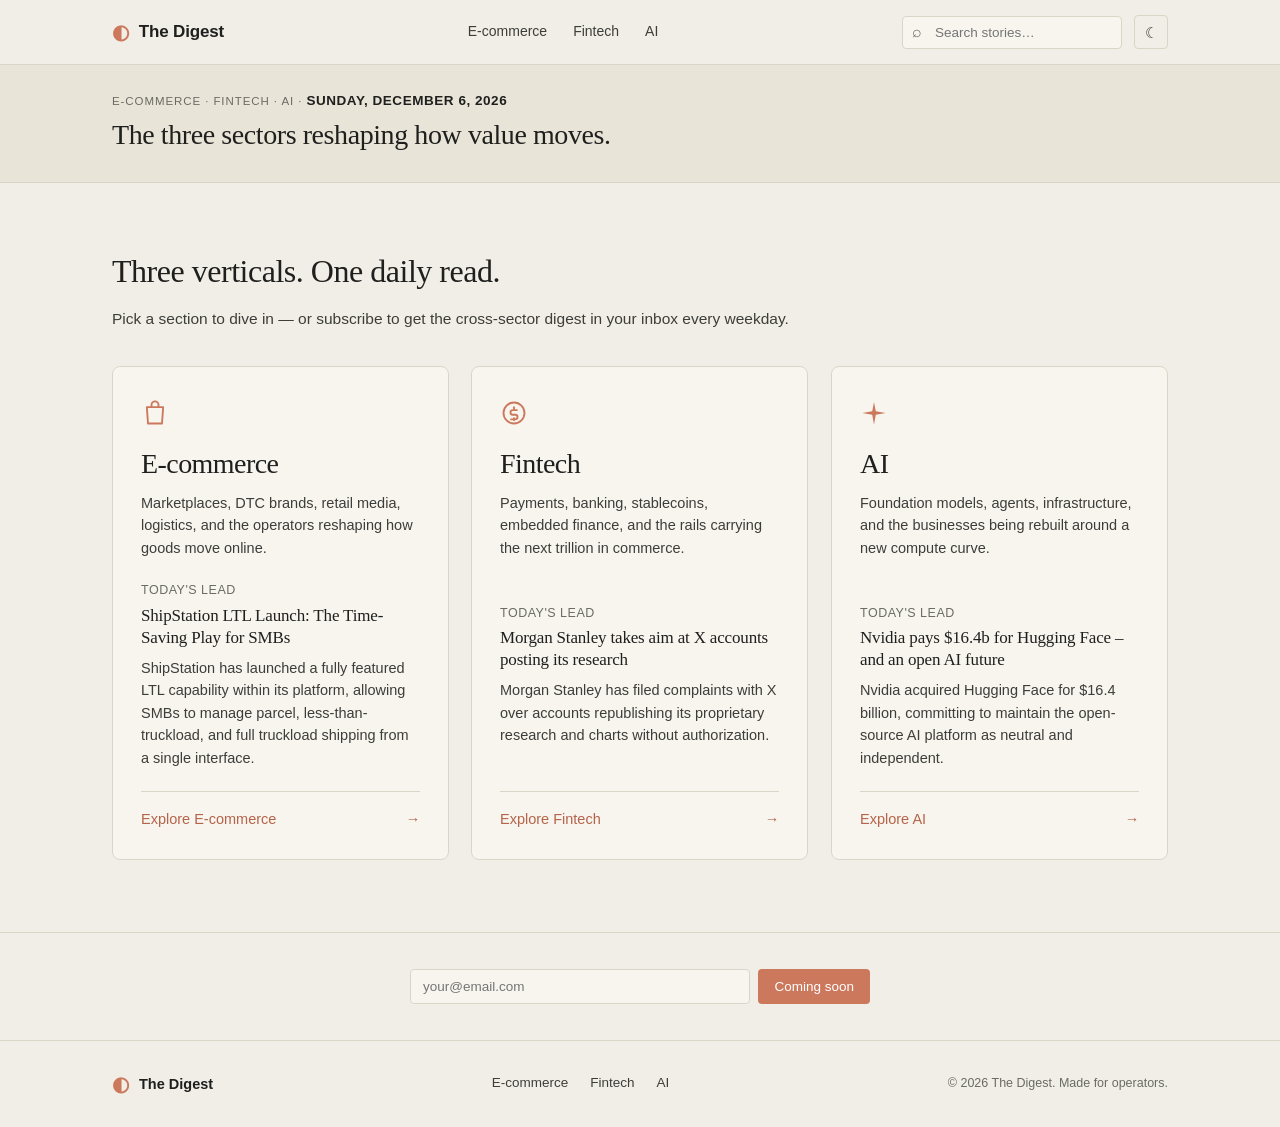
==== index.html @ 13cdcac3 "auto: refresh digest 2026-09-04 00:49 UTC" ====
<!DOCTYPE html>
<html lang="en">
<head>
    <meta charset="UTF-8">
    <meta name="viewport" content="width=device-width, initial-scale=1.0">
    <title>The Digest — E-commerce, Fintech, AI</title>
    <meta name="description" content="A daily distillation of the most consequential moves across e-commerce, fintech, and AI. For operators, builders, and investors.">
    <meta name="theme-color" content="#F0EEE6">
    <meta property="og:title" content="The Digest — E-commerce, Fintech, AI">
    <meta property="og:description" content="A daily distillation of the most consequential moves across e-commerce, fintech, and AI. For operators, builders, and investors.">
    <meta property="og:type" content="website">
    <meta property="og:url" content="https://coruscating-platypus-eccfd0.netlify.app/">
    <meta property="og:site_name" content="The Digest">
    <meta name="twitter:card" content="summary">
    <meta name="twitter:title" content="The Digest — E-commerce, Fintech, AI">
    <meta name="twitter:description" content="A daily distillation of the most consequential moves across e-commerce, fintech, and AI. For operators, builders, and investors.">
    <link rel="icon" type="image/svg+xml" href="favicon.svg">
    <link rel="stylesheet" href="style.css">

</head>
<body>
    <header class="site-header">
        <div class="container header-inner">
            <a href="index.html" class="logo">
                <span class="logo-mark">◐</span>
                <span class="logo-text">The Digest</span>
            </a>
            <nav class="site-nav">
                <a href="ecommerce.html" data-short="Ecomm">E-commerce</a>
                <a href="fintech.html" data-short="Fintech">Fintech</a>
                <a href="ai.html" data-short="AI">AI</a>
            </nav>
            <div class="header-right">
                <div class="header-search">
                    <input type="search" id="header-search-input" placeholder="Search stories…" aria-label="Search stories">
                </div>
                <button class="search-toggle" type="button" aria-label="Search" aria-expanded="false">
                    <svg width="15" height="15" viewBox="0 0 24 24" fill="none" stroke="currentColor" stroke-width="2.2" stroke-linecap="round" stroke-linejoin="round"><circle cx="11" cy="11" r="8"/><path d="m21 21-4.35-4.35"/></svg>
                </button>
                <button class="theme-toggle" type="button" aria-label="Toggle dark mode">☾</button>
            </div>
            <div class="header-search-dropdown">
                <input type="search" id="mobile-search-input" placeholder="Search stories…" aria-label="Search stories">
            </div>
        </div>
    </header>


    <main>
        <section class="hero">
            <div class="container">
                <p class="hero-eyebrow">E-commerce · Fintech · AI · <span class="hero-eyebrow-date">Friday, September 4, 2026</span></p>
                <h1 class="hero-title">The three sectors reshaping how value moves.</h1>
            </div>
        </section>

        <section class="topics">
            <div class="container">
                <div class="topics-head reveal">
                    <h2>Three verticals. One daily read.</h2>
                    <p>Pick a section to dive in — or subscribe to get the cross-sector digest in your inbox every weekday.</p>
                </div>
                <div class="topic-grid">
                    <a href="ecommerce.html" class="topic-card reveal">
                        <svg class="topic-glyph" viewBox="0 0 24 24" fill="none" stroke="currentColor" stroke-width="1.6" stroke-linecap="round" stroke-linejoin="round" aria-hidden="true">
                            <path d="M5 7h14l-1 14H6L5 7z"/>
                            <path d="M9 7V5a3 3 0 0 1 6 0v2"/>
                        </svg>
                        <h3>E-commerce</h3>
                        <p>Marketplaces, DTC brands, retail media, logistics, and the operators reshaping how goods move online.</p>
                        <div class="topic-latest">Today's lead</div>
                        <h4 class="topic-headline">ShipStation LTL Launch: The Time-Saving Play for SMBs</h4>
                        <p class="topic-snippet">ShipStation has launched a fully featured LTL capability within its platform, allowing SMBs to manage parcel, less-than-truckload, and full truckload shipping from a single interface.</p>
                        <div class="topic-cta">Explore E-commerce</div>
                    </a>

                    <a href="fintech.html" class="topic-card reveal">
                        <svg class="topic-glyph" viewBox="0 0 24 24" fill="none" stroke="currentColor" stroke-width="1.6" stroke-linecap="round" stroke-linejoin="round" aria-hidden="true">
                            <circle cx="12" cy="12" r="9"/>
                            <path d="M14.5 9.5h-3.5a2 2 0 0 0 0 4h2a2 2 0 0 1 0 4h-3.5"/>
                            <path d="M12 7v1.5"/>
                            <path d="M12 16.5V18"/>
                        </svg>
                        <h3>Fintech</h3>
                        <p>Payments, banking, stablecoins, embedded finance, and the rails carrying the next trillion in commerce.</p>
                        <div class="topic-latest">Today's lead</div>
                        <h4 class="topic-headline">Morgan Stanley takes aim at X accounts posting its research</h4>
                        <p class="topic-snippet">Morgan Stanley has filed complaints with X over accounts republishing its proprietary research and charts without authorization.</p>
                        <div class="topic-cta">Explore Fintech</div>
                    </a>

                    <a href="ai.html" class="topic-card reveal">
                        <svg class="topic-glyph" viewBox="0 0 24 24" fill="currentColor" aria-hidden="true">
                            <path d="M12 2.5l1.5 8L22 12l-8.5 1.5L12 22l-1.5-8.5L2 12l8.5-1.5L12 2.5z"/>
                        </svg>
                        <h3>AI</h3>
                        <p>Foundation models, agents, infrastructure, and the businesses being rebuilt around a new compute curve.</p>
                        <div class="topic-latest">Today's lead</div>
                        <h4 class="topic-headline">Nvidia pays $16.4b for Hugging Face – and an open AI future</h4>
                        <p class="topic-snippet">Nvidia acquired Hugging Face for $16.4 billion, committing to maintain the open-source AI platform as neutral and independent.</p>
                        <div class="topic-cta">Explore AI</div>
                    </a>
                </div>
            </div>
        </section>

        <section class="subscribe" id="subscribe">
            <div class="container">
                <div class="subscribe-inner reveal">
                    <form class="subscribe-form" onsubmit="event.preventDefault()">
                        <input type="email" placeholder="your@email.com" aria-label="Email address" disabled>
                        <button type="submit" disabled>Coming soon</button>
                    </form>
                </div>
            </div>
        </section>

    </main>

    <footer class="site-footer">
        <div class="container footer-inner">
            <div class="footer-brand">
                <span class="logo-mark">◐</span>
                <span>The Digest</span>
            </div>
            <nav class="footer-nav">
                <a href="ecommerce.html">E-commerce</a>
                <a href="fintech.html">Fintech</a>
                <a href="ai.html">AI</a>
            </nav>
            <p class="footer-copy">© 2026 The Digest. Made for operators.</p>
        </div>
    </footer>

    <script src="date.js"></script>
    <script src="script.js"></script>

</body>
</html>
---- style.css ----
/* ---------- Tokens: light (default) ---------- */
:root {
    --bg:           #F0EEE6;
    --bg-elev:      #F7F5EE;
    --bg-deep:      #E8E5D8;
    --ink:          #1F1F1E;
    --ink-soft:     #3D3D3A;
    --ink-muted:    #6B6B65;
    --rule:         #DAD6C7;
    --accent:       #CC785C;
    --accent-deep:  #B5634A;
    --accent-soft:  #E8C7B8;
    --shadow:       0 18px 36px -22px rgba(31, 31, 30, 0.22);

    --serif: "Tiempos Headline", "Source Serif Pro", "Georgia", "Times New Roman", serif;
    --sans:  "Styrene B", "Inter", -apple-system, BlinkMacSystemFont, "Segoe UI", Helvetica, Arial, sans-serif;

    --radius: 4px;
    --radius-lg: 8px;
    --maxw: 1120px;
}

/* ---------- Tokens: dark ---------- */
:root[data-theme="dark"] {
    --bg:           #191714;
    --bg-elev:      #22201C;
    --bg-deep:      #131210;
    --ink:          #F0EEE6;
    --ink-soft:     #C7C3B7;
    --ink-muted:    #8A867D;
    --rule:         #2E2A24;
    --accent:       #D8866F;
    --accent-deep:  #E59A82;
    --accent-soft:  #4A3329;
    --shadow:       0 18px 36px -18px rgba(0, 0, 0, 0.55);
}

* { box-sizing: border-box; }

html, body {
    margin: 0;
    padding: 0;
    background: var(--bg);
    color: var(--ink);
    font-family: var(--sans);
    font-size: 16px;
    line-height: 1.55;
    transition: background 0.25s ease, color 0.25s ease;
    -webkit-font-smoothing: antialiased;
    -moz-osx-font-smoothing: grayscale;
}

.container {
    max-width: var(--maxw);
    margin: 0 auto;
    padding: 0 32px;
}

a { color: inherit; text-decoration: none; }

/* ---------- Header ---------- */
.site-header {
    border-bottom: 1px solid var(--rule);
    background: var(--bg);
    position: sticky;
    top: 0;
    z-index: 10;
    transition: box-shadow 0.2s ease;
}

.site-header.is-scrolled {
    box-shadow: 0 2px 10px -4px rgba(31, 31, 30, 0.10);
    /* Warm beige-grey: visible against same-bg content below without going
       cold/grey. Sits between --rule (#DAD6C7, too soft) and --ink-muted
       (#6B6B65, too dark/cold). */
    border-bottom-color: #B8B3A0;
}

.header-inner {
    display: flex;
    align-items: center;
    justify-content: space-between;
    height: 64px;
    gap: 24px;
    transition: height 0.2s ease;
}

.site-header.is-scrolled .header-inner { height: 44px; }
.site-header.is-scrolled .logo { font-size: 14px; }
.site-header.is-scrolled .logo-mark { font-size: 16px; }
.site-header.is-scrolled .site-nav a { font-size: 12.5px; }
.site-header.is-scrolled .header-search input { padding-top: 5px; padding-bottom: 5px; font-size: 13px; }
.site-header.is-scrolled .theme-toggle,
.site-header.is-scrolled .search-toggle { width: 30px; height: 30px; }
.site-header.is-scrolled .site-nav a.active::after { display: none; }

.logo {
    display: flex;
    align-items: center;
    gap: 10px;
    font-weight: 600;
    letter-spacing: -0.01em;
    font-size: 17px;
    flex-shrink: 0;
}

.logo-mark {
    color: var(--accent);
    font-size: 20px;
    line-height: 1;
}

.site-nav {
    display: flex;
    gap: 26px;
}

.site-nav a {
    font-size: 14px;
    color: var(--ink-soft);
    transition: color 0.15s ease;
    padding: 4px 0;
    position: relative;
}

.site-nav a:hover { color: var(--accent); }

.site-nav a.active {
    color: var(--ink);
    font-weight: 600;
}

.site-nav a.active::after {
    content: "";
    position: absolute;
    left: 0;
    right: 0;
    bottom: -22px;
    height: 2px;
    background: var(--accent);
}

.header-right {
    display: flex;
    align-items: center;
    gap: 12px;
}

.header-search {
    width: 220px;
    position: relative;
}

.header-search input {
    width: 100%;
    background: var(--bg-elev);
    border: 1px solid var(--rule);
    border-radius: var(--radius);
    padding: 8px 12px 8px 32px;
    font-family: inherit;
    font-size: 13.5px;
    color: var(--ink);
    outline: none;
    transition: border-color 0.15s ease, background 0.15s ease;
}

.header-search input:focus {
    border-color: var(--accent);
    background: var(--bg);
}

.header-search::before {
    content: "⌕";
    position: absolute;
    left: 10px;
    top: 50%;
    transform: translateY(-50%);
    color: var(--ink-muted);
    font-size: 16px;
    line-height: 1;
    pointer-events: none;
}

.theme-toggle,
.search-toggle {
    background: transparent;
    border: 1px solid var(--rule);
    color: var(--ink-soft);
    width: 34px;
    height: 34px;
    border-radius: var(--radius);
    cursor: pointer;
    font-size: 15px;
    line-height: 1;
    display: inline-flex;
    align-items: center;
    justify-content: center;
    transition: border-color 0.15s ease, color 0.15s ease, background 0.15s ease;
    flex-shrink: 0;
}

.theme-toggle:hover,
.search-toggle:hover {
    border-color: var(--accent-soft);
    color: var(--accent);
}

/* Search toggle hidden by default, shown at mobile */
.search-toggle { display: none; }

/* Mobile search dropdown */
.header-search-dropdown {
    display: none;
    position: absolute;
    top: 100%;
    left: 0;
    right: 0;
    background: var(--bg);
    border-bottom: 1px solid var(--rule);
    padding: 10px 20px;
    box-shadow: 0 6px 16px -6px rgba(31, 31, 30, 0.12);
    z-index: 9;
}

.header-search-dropdown input {
    width: 100%;
    background: var(--bg-elev);
    border: 1px solid var(--rule);
    border-radius: var(--radius);
    padding: 10px 14px;
    font-family: inherit;
    font-size: 14px;
    color: var(--ink);
    outline: none;
    transition: border-color 0.15s ease;
}

.header-search-dropdown input:focus { border-color: var(--accent); }

.site-header.search-open .header-search-dropdown { display: block; }


/* ---------- Hero (ultra-compact, banded) ---------- */
.hero {
    padding: 26px 0 22px;
    background: var(--bg-deep);
    border-bottom: 1px solid var(--rule);
}

.hero-eyebrow {
    margin: 0 0 6px;
    font-size: 11.5px;
    letter-spacing: 0.08em;
    text-transform: uppercase;
    color: var(--ink-muted);
}

.hero-title {
    font-family: var(--serif);
    font-weight: 400;
    font-size: clamp(20px, 2.4vw, 28px);
    line-height: 1.2;
    letter-spacing: -0.015em;
    margin: 0 0 8px;
    max-width: 820px;
}

.hero-lede {
    font-size: 14px;
    line-height: 1.5;
    color: var(--ink-soft);
    max-width: 700px;
    margin: 0 0 14px;
}

.hero-form {
    display: flex;
    gap: 8px;
    max-width: 440px;
}

.hero-form input,
.subscribe-form input {
    flex: 1;
    padding: 9px 12px;
    border: 1px solid var(--rule);
    background: var(--bg-elev);
    border-radius: var(--radius);
    font-family: inherit;
    font-size: 13.5px;
    color: var(--ink);
    outline: none;
    transition: border-color 0.15s ease;
}

.hero-form input:focus,
.subscribe-form input:focus { border-color: var(--accent); }

.hero-form button,
.subscribe-form button {
    padding: 9px 16px;
    background: var(--accent);
    color: #FFFFFF;
    border: none;
    border-radius: var(--radius);
    font-family: inherit;
    font-size: 13.5px;
    font-weight: 500;
    cursor: pointer;
    transition: background 0.15s ease;
}

.hero-form button:hover,
.subscribe-form button:hover { background: var(--accent-deep); }

/* ---------- Section heads ---------- */
.section-head {
    display: flex;
    align-items: baseline;
    justify-content: space-between;
    margin-bottom: 18px;
}

.section-head h2 {
    font-family: var(--serif);
    font-weight: 400;
    font-size: 22px;
    letter-spacing: -0.015em;
    margin: 0;
}

.section-meta {
    font-size: 12.5px;
    color: var(--ink-muted);
    letter-spacing: 0.04em;
    text-transform: uppercase;
}

/* ---------- Featured (lead story, condensed) ---------- */
.featured {
    padding: 32px 0 36px;
    border-bottom: 1px solid var(--rule);
}

.story-lead-meta {
    display: flex;
    align-items: center;
    gap: 10px;
    font-size: 12.5px;
    color: var(--ink-muted);
    margin-bottom: 12px;
}

.tag {
    display: inline-block;
    background: var(--accent);
    color: #FFFFFF;
    font-size: 11.5px;
    font-weight: 600;
    letter-spacing: 0.06em;
    text-transform: uppercase;
    padding: 4px 10px;
    border-radius: 999px;
}

.tag-alt {
    background: transparent;
    color: var(--accent-deep);
    border: 1px solid var(--accent-soft);
}

.story-card .tag-alt {
    cursor: pointer;
    transition: background 0.15s ease, color 0.15s ease, border-color 0.15s ease;
}

.story-card .tag-alt:hover {
    background: var(--accent);
    color: #FFFFFF;
    border-color: var(--accent);
}

.dot { color: var(--ink-muted); }

.story-lead h3 {
    font-family: var(--serif);
    font-weight: 400;
    font-size: clamp(19px, 2.2vw, 24px);
    line-height: 1.25;
    letter-spacing: -0.012em;
    margin: 0 0 10px;
    max-width: 880px;
    display: -webkit-box;
    -webkit-line-clamp: 2;
    -webkit-box-orient: vertical;
    overflow: hidden;
}

.story-lead p {
    font-size: 14.5px;
    line-height: 1.5;
    color: var(--ink-soft);
    max-width: 780px;
    margin: 0 0 12px;
    display: -webkit-box;
    -webkit-line-clamp: 2;
    -webkit-box-orient: vertical;
    overflow: hidden;
}

.read-more {
    font-size: 13.5px;
    font-weight: 500;
    color: var(--accent-deep);
    border-bottom: 1px solid var(--accent-soft);
    padding-bottom: 2px;
    transition: color 0.15s ease, border-color 0.15s ease;
}

.read-more:hover { color: var(--accent); border-color: var(--accent); }

/* ---------- Filter chips ---------- */
.filter-bar {
    display: flex;
    flex-wrap: wrap;
    gap: 8px;
    margin-top: -12px;
    margin-bottom: 28px;
}

.filter-chip {
    background: transparent;
    border: 1px solid var(--rule);
    color: var(--ink-soft);
    font-family: inherit;
    font-size: 13px;
    font-weight: 500;
    padding: 7px 13px;
    border-radius: 999px;
    cursor: pointer;
    transition: background 0.15s ease, border-color 0.15s ease, color 0.15s ease;
}

.filter-chip:hover { border-color: var(--accent-soft); color: var(--ink); }

.filter-chip.active {
    background: var(--accent);
    border-color: var(--accent);
    color: #FFFFFF;
}

.filter-chip.active:hover {
    background: var(--accent-deep);
    border-color: var(--accent-deep);
}

/* ---------- Story grid ---------- */
.grid-section { padding: 40px 0 48px; }

.story-grid {
    display: grid;
    grid-template-columns: repeat(3, 1fr);
    gap: 24px;
}

.story-card {
    background: var(--bg-elev);
    border: 1px solid var(--rule);
    border-radius: var(--radius-lg);
    padding: 24px 22px;
    display: flex;
    flex-direction: column;
    transition: transform 0.18s ease, border-color 0.18s ease, box-shadow 0.18s ease;
}

.story-card:hover {
    transform: translateY(-2px);
    border-color: var(--accent-soft);
    box-shadow: var(--shadow);
}

.story-card .tag { align-self: flex-start; margin-bottom: 14px; }

.story-card h3 {
    font-family: var(--serif);
    font-weight: 400;
    font-size: 20px;
    line-height: 1.25;
    letter-spacing: -0.01em;
    margin: 0 0 10px;
}

.story-card p {
    font-size: 14.5px;
    line-height: 1.55;
    color: var(--ink-soft);
    margin: 0 0 20px;
    flex: 1;
}

.card-foot {
    display: flex;
    justify-content: space-between;
    font-size: 12.5px;
    color: var(--ink-muted);
    letter-spacing: 0.04em;
    text-transform: uppercase;
    padding-top: 14px;
    border-top: 1px solid var(--rule);
}

/* ---------- Empty state when search/filter has no matches ---------- */
.empty-state {
    grid-column: 1 / -1;
    text-align: center;
    padding: 48px 16px;
    color: var(--ink-muted);
    font-size: 15px;
    border: 1px dashed var(--rule);
    border-radius: var(--radius-lg);
}

/* ---------- Hub: topic panels ---------- */
.topics {
    padding: 64px 0 72px;
    border-bottom: 1px solid var(--rule);
}

.topics-head {
    margin-bottom: 36px;
    max-width: 720px;
}

.topics-head h2 {
    font-family: var(--serif);
    font-weight: 400;
    font-size: clamp(26px, 3vw, 32px);
    letter-spacing: -0.015em;
    margin: 0 0 10px;
}

.topics-head p {
    font-size: 15.5px;
    color: var(--ink-soft);
    margin: 0;
    line-height: 1.55;
}

.topic-grid {
    display: grid;
    grid-template-columns: repeat(3, 1fr);
    gap: 22px;
}

.topic-card {
    display: flex;
    flex-direction: column;
    background: var(--bg-elev);
    border: 1px solid var(--rule);
    border-radius: var(--radius-lg);
    padding: 32px 28px 28px;
    text-decoration: none;
    color: inherit;
    transition: transform 0.2s ease, border-color 0.2s ease, box-shadow 0.2s ease, background 0.2s ease;
    min-height: 300px;
}

.topic-card:hover {
    transform: translateY(-3px);
    border-color: var(--accent-soft);
    box-shadow: var(--shadow);
}

.topic-glyph {
    width: 28px;
    height: 28px;
    color: var(--accent);
    margin-bottom: 22px;
    display: block;
    transition: transform 0.25s ease;
}

.topic-card:hover .topic-glyph {
    transform: scale(1.08);
}

.topic-card h3 {
    font-family: var(--serif);
    font-weight: 400;
    font-size: 28px;
    letter-spacing: -0.02em;
    line-height: 1.1;
    margin: 0 0 12px;
}

.topic-card p {
    font-size: 14.5px;
    line-height: 1.55;
    color: var(--ink-soft);
    margin: 0 0 22px;
    flex: 1;
}

.topic-latest {
    font-size: 12.5px;
    color: var(--ink-muted);
    letter-spacing: 0.04em;
    text-transform: uppercase;
    margin-bottom: 4px;
}

.topic-snippet {
    font-size: 14px;
    color: var(--ink-soft);
    line-height: 1.45;
    margin: 0 0 20px;
}

.topic-cta {
    font-size: 14.5px;
    font-weight: 500;
    color: var(--accent-deep);
    border-top: 1px solid var(--rule);
    padding-top: 16px;
    margin-top: auto;
    display: flex;
    justify-content: space-between;
    align-items: center;
}

.topic-cta::after {
    content: "→";
    transition: transform 0.2s ease;
}

.topic-card:hover .topic-cta::after { transform: translateX(4px); }

/* ---------- Numbers band ---------- */
.numbers {
    background: var(--bg-deep);
    padding: 56px 0;
    border-top: 1px solid var(--rule);
    border-bottom: 1px solid var(--rule);
}

.numbers-title {
    font-family: var(--serif);
    font-weight: 400;
    font-size: 24px;
    letter-spacing: -0.015em;
    margin: 0 0 32px;
}

.numbers-grid {
    display: grid;
    grid-template-columns: repeat(4, 1fr);
    gap: 28px;
}

.number-item {
    padding-top: 16px;
    border-top: 1px solid var(--rule);
}

.number-value {
    font-family: var(--serif);
    font-size: 34px;
    letter-spacing: -0.02em;
    color: var(--accent-deep);
    margin-bottom: 6px;
    line-height: 1.1;
}

.number-label {
    font-size: 13px;
    color: var(--ink-muted);
    line-height: 1.4;
}

/* ---------- Subscribe block (compact, form-only) ---------- */
.subscribe { padding: 36px 0; }

.subscribe-inner {
    max-width: 640px;
    text-align: center;
    margin: 0 auto;
}

.subscribe-form {
    display: flex;
    gap: 8px;
    max-width: 460px;
    margin: 0 auto;
}

/* ---------- Footer ---------- */
.site-footer {
    border-top: 1px solid var(--rule);
    padding: 32px 0;
    background: var(--bg);
}

.footer-inner {
    display: flex;
    align-items: center;
    justify-content: space-between;
    flex-wrap: wrap;
    gap: 16px;
}

.footer-brand {
    display: flex;
    align-items: center;
    gap: 10px;
    font-weight: 600;
    font-size: 14.5px;
}

.footer-nav {
    display: flex;
    gap: 22px;
}

.footer-nav a {
    font-size: 13.5px;
    color: var(--ink-soft);
    transition: color 0.15s ease;
}

.footer-nav a:hover { color: var(--accent); }

.footer-copy {
    margin: 0;
    font-size: 12.5px;
    color: var(--ink-muted);
}

/* ---------- Scroll reveal animation ---------- */
.reveal {
    opacity: 0;
    transform: translateY(18px);
    transition: opacity 0.55s ease-out, transform 0.55s ease-out;
    will-change: opacity, transform;
}

.reveal.is-visible {
    opacity: 1;
    transform: translateY(0);
}

/* Stagger cards within a row of three */
.story-grid .story-card.reveal:nth-child(3n+1) { transition-delay: 0ms; }
.story-grid .story-card.reveal:nth-child(3n+2) { transition-delay: 80ms; }
.story-grid .story-card.reveal:nth-child(3n+3) { transition-delay: 160ms; }

.topic-grid .topic-card.reveal:nth-child(1) { transition-delay: 0ms; }
.topic-grid .topic-card.reveal:nth-child(2) { transition-delay: 90ms; }
.topic-grid .topic-card.reveal:nth-child(3) { transition-delay: 180ms; }

@media (prefers-reduced-motion: reduce) {
    .reveal,
    .reveal.is-visible {
        opacity: 1;
        transform: none;
        transition: none;
    }
    html, body { transition: none; }
}

/* ---------- Responsive ---------- */

/* ≤1024px: hide desktop search, show search-toggle button */
@media (max-width: 1024px) {
    .header-search { display: none; }
    .search-toggle { display: inline-flex; }
}

/* ≤900px: nav becomes compact pill chips instead of disappearing */
@media (max-width: 900px) {
    .story-grid { grid-template-columns: repeat(2, 1fr); }
    .numbers-grid { grid-template-columns: repeat(2, 1fr); }
    .topic-grid { grid-template-columns: 1fr; }
    /* Nav: visible as pills */
    .site-nav { display: flex; gap: 6px; }
    .site-nav a {
        font-size: 12px;
        padding: 5px 11px;
        border: 1px solid var(--rule);
        border-radius: 999px;
        color: var(--ink-soft);
        transition: background 0.15s ease, color 0.15s ease, border-color 0.15s ease;
    }
    .site-nav a:hover { color: var(--accent); border-color: var(--accent-soft); }
    .site-nav a.active {
        background: var(--ink);
        color: var(--bg);
        border-color: var(--ink);
        font-weight: 500;
    }
    .site-nav a.active::after { display: none; }
    /* Reset stagger on 2-col grids */
    .story-grid .story-card.reveal:nth-child(2n+1) { transition-delay: 0ms; }
    .story-grid .story-card.reveal:nth-child(2n+2) { transition-delay: 80ms; }
}

/* ≤600px: tighten layout */
@media (max-width: 600px) {
    .container { padding: 0 20px; }
    .hero { padding: 22px 0 20px; }
    .featured { padding: 24px 0 28px; }
    .grid-section { padding: 28px 0 36px; }
    .numbers, .subscribe { padding: 40px 0; }
    .story-grid { grid-template-columns: 1fr; }
    .numbers-grid { grid-template-columns: 1fr; }
    .hero-form, .subscribe-form { flex-direction: column; }
    .footer-inner { flex-direction: column; align-items: flex-start; text-align: left; }
    .header-inner { gap: 10px; }
    .story-grid .story-card.reveal { transition-delay: 0ms !important; }
}

/* ≤480px: abbreviate nav labels, collapse logo to mark only */
@media (max-width: 480px) {
    .logo-text { display: none; }
    .site-nav a,
    .site-header.is-scrolled .site-nav a {
        font-size: 0; /* hide full text; ::before below shows abbreviation */
        padding: 5px 9px;
    }
    .site-nav a::before,
    .site-header.is-scrolled .site-nav a::before {
        content: attr(data-short);
        font-size: 11.5px;
    }
}

/* ==========================================================================
   Phase 1 design polish — appended at end so it overrides earlier rules
   ========================================================================== */

/* --- Larger, more prominent date in hero eyebrow --- */
.hero-eyebrow-date {
    font-size: 13.5px;
    font-weight: 600;
    color: var(--ink);
    letter-spacing: 0.04em;
}

/* --- Tighter "Today's lead" block on chapter pages --- */
.featured {
    padding: 22px 0 24px;
}
.story-lead h3 {
    font-size: clamp(17px, 2vw, 21px);
    margin-bottom: 8px;
}
.story-lead p {
    font-size: 13.5px;
    margin-bottom: 10px;
}
.read-more {
    font-size: 12.5px;
}

/* --- Sticky filter bar on chapter pages --- */
.filter-bar {
    position: sticky;
    /* 45px = shrunk header height (44px) + header's own 1px border-bottom.
       Pinning at 44px would paint over the header's border and make it look
       like the border disappears when scrolled. */
    top: 45px;
    z-index: 20;
    background: var(--bg);
    padding: 10px 0;
    margin-top: 0;
    margin-bottom: 18px;
    /* Same warm beige-grey as the scrolled header border so the two sticky
       edges read consistently. */
    border-bottom: 1px solid #B8B3A0;
}

/* --- Index page: lead headline above existing snippet --- */
.topic-headline {
    font-family: var(--serif);
    font-weight: 500;
    font-size: 17px;
    line-height: 1.3;
    letter-spacing: -0.01em;
    color: var(--ink);
    margin: 0 0 8px;
    display: -webkit-box;
    -webkit-line-clamp: 3;
    -webkit-box-orient: vertical;
    overflow: hidden;
}

/* --- Subtle subtopic color coding via CSS custom property (--topic-h)
       Each topic defines a hue once; light/dark mode derive shades. --- */
.story-card[data-topic="marketplaces"]      { --topic-h: 20;  }
.story-card[data-topic="dtc-brands"]        { --topic-h: 345; }
.story-card[data-topic="retail-media"]      { --topic-h: 35;  }
.story-card[data-topic="logistics"]         { --topic-h: 185; }
.story-card[data-topic="social-live"]       { --topic-h: 290; }
.story-card[data-topic="platforms-tech"]    { --topic-h: 220; }
.story-card[data-topic="payments"]          { --topic-h: 150; }
.story-card[data-topic="banking-wealth"]    { --topic-h: 210; }
.story-card[data-topic="lending-credit"]    { --topic-h: 40;  }
.story-card[data-topic="stablecoins-crypto"]{ --topic-h: 25;  }
.story-card[data-topic="embedded-finance"]  { --topic-h: 95;  }
.story-card[data-topic="regulation"]        { --topic-h: 355; }
.story-card[data-topic="models"]            { --topic-h: 250; }
.story-card[data-topic="agents"]            { --topic-h: 185; }
.story-card[data-topic="infrastructure"]    { --topic-h: 215; }
.story-card[data-topic="enterprise"]        { --topic-h: 20;  }
.story-card[data-topic="startups-funding"]  { --topic-h: 130; }

.story-card .tag-alt {
    color: hsl(var(--topic-h, 20), 45%, 38%);
    border-color: hsl(var(--topic-h, 20), 50%, 70%);
}
.story-card .tag-alt:hover {
    background: hsl(var(--topic-h, 20), 50%, 45%);
    color: #FFFFFF;
    border-color: hsl(var(--topic-h, 20), 50%, 45%);
}

:root[data-theme="dark"] .story-card .tag-alt {
    color: hsl(var(--topic-h, 20), 55%, 75%);
    border-color: hsl(var(--topic-h, 20), 35%, 38%);
}
:root[data-theme="dark"] .story-card .tag-alt:hover {
    background: hsl(var(--topic-h, 20), 50%, 55%);
    color: #1F1F1E;
    border-color: hsl(var(--topic-h, 20), 50%, 55%);
}
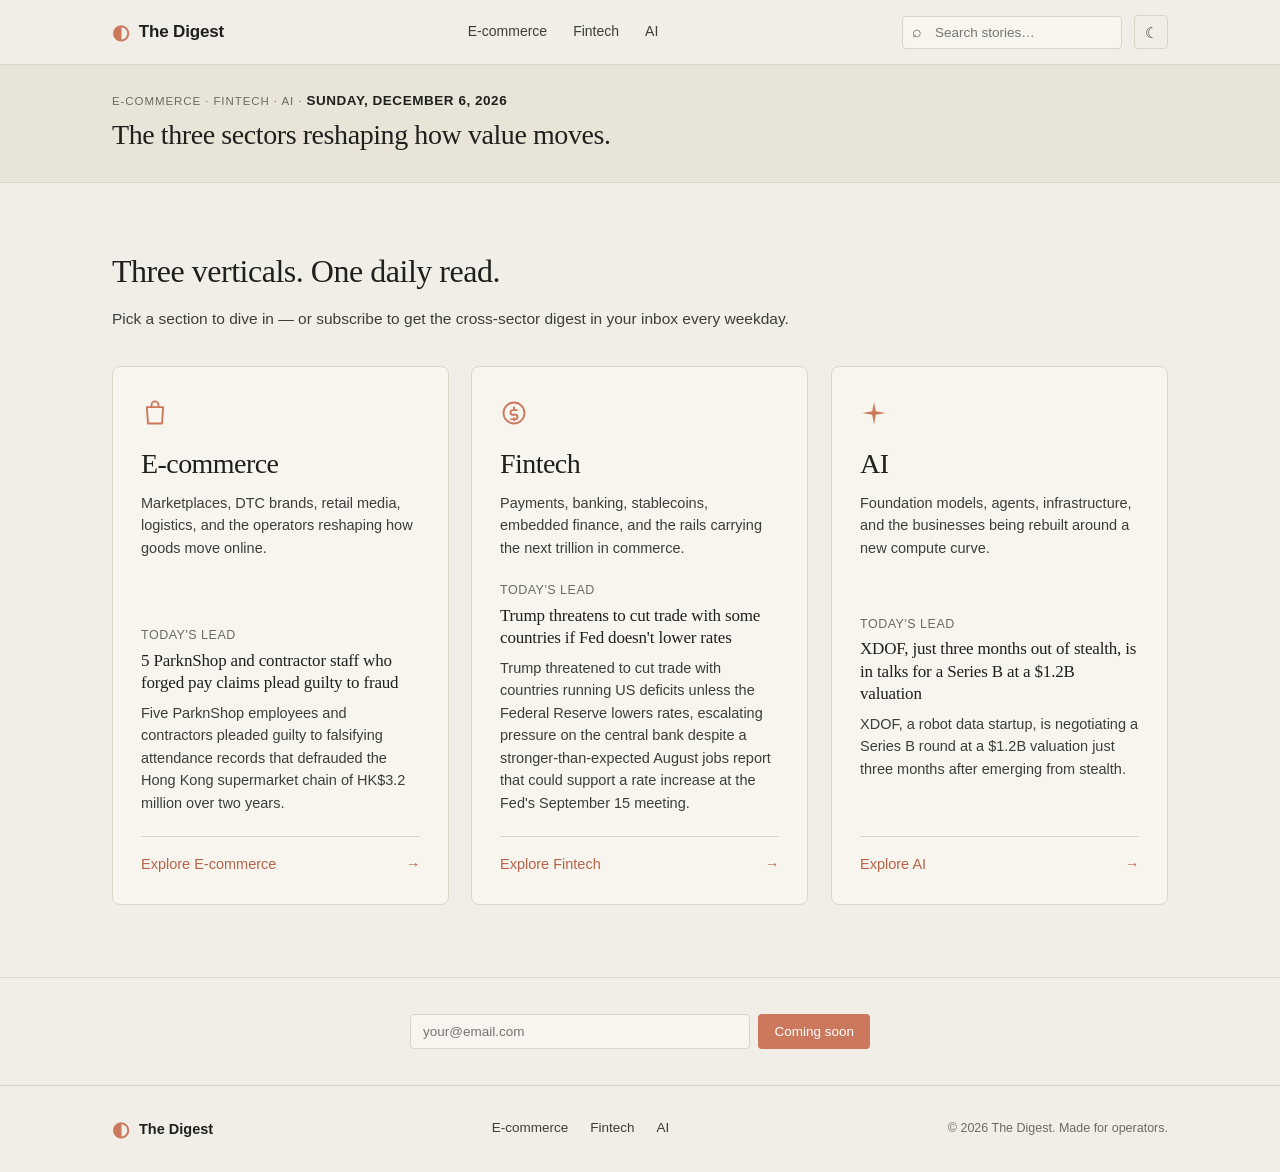
==== commit 19e09f70: "auto: refresh digest 2026-09-05 00:39 UTC" ====
--- a/index.html
+++ b/index.html
@@ -49,7 +49,7 @@
     <main>
         <section class="hero">
             <div class="container">
-                <p class="hero-eyebrow">E-commerce · Fintech · AI · <span class="hero-eyebrow-date">Friday, September 4, 2026</span></p>
+                <p class="hero-eyebrow">E-commerce · Fintech · AI · <span class="hero-eyebrow-date">Saturday, September 5, 2026</span></p>
                 <h1 class="hero-title">The three sectors reshaping how value moves.</h1>
             </div>
         </section>
@@ -69,8 +69,8 @@
                         <h3>E-commerce</h3>
                         <p>Marketplaces, DTC brands, retail media, logistics, and the operators reshaping how goods move online.</p>
                         <div class="topic-latest">Today's lead</div>
-                        <h4 class="topic-headline">ShipStation LTL Launch: The Time-Saving Play for SMBs</h4>
-                        <p class="topic-snippet">ShipStation has launched a fully featured LTL capability within its platform, allowing SMBs to manage parcel, less-than-truckload, and full truckload shipping from a single interface.</p>
+                        <h4 class="topic-headline">5 ParknShop and contractor staff who forged pay claims plead guilty to fraud</h4>
+                        <p class="topic-snippet">Five ParknShop employees and contractors pleaded guilty to falsifying attendance records that defrauded the Hong Kong supermarket chain of HK$3.2 million over two years.</p>
                         <div class="topic-cta">Explore E-commerce</div>
                     </a>
 
@@ -84,8 +84,8 @@
                         <h3>Fintech</h3>
                         <p>Payments, banking, stablecoins, embedded finance, and the rails carrying the next trillion in commerce.</p>
                         <div class="topic-latest">Today's lead</div>
-                        <h4 class="topic-headline">Morgan Stanley takes aim at X accounts posting its research</h4>
-                        <p class="topic-snippet">Morgan Stanley has filed complaints with X over accounts republishing its proprietary research and charts without authorization.</p>
+                        <h4 class="topic-headline">Trump threatens to cut trade with some countries if Fed doesn&#39;t lower rates</h4>
+                        <p class="topic-snippet">Trump threatened to cut trade with countries running US deficits unless the Federal Reserve lowers rates, escalating pressure on the central bank despite a stronger-than-expected August jobs report that could support a rate increase at the Fed&#39;s September 15 meeting.</p>
                         <div class="topic-cta">Explore Fintech</div>
                     </a>
 
@@ -96,8 +96,8 @@
                         <h3>AI</h3>
                         <p>Foundation models, agents, infrastructure, and the businesses being rebuilt around a new compute curve.</p>
                         <div class="topic-latest">Today's lead</div>
-                        <h4 class="topic-headline">Nvidia pays $16.4b for Hugging Face – and an open AI future</h4>
-                        <p class="topic-snippet">Nvidia acquired Hugging Face for $16.4 billion, committing to maintain the open-source AI platform as neutral and independent.</p>
+                        <h4 class="topic-headline">XDOF, just three months out of stealth, is in talks for a Series B at a $1.2B valuation</h4>
+                        <p class="topic-snippet">XDOF, a robot data startup, is negotiating a Series B round at a $1.2B valuation just three months after emerging from stealth.</p>
                         <div class="topic-cta">Explore AI</div>
                     </a>
                 </div>
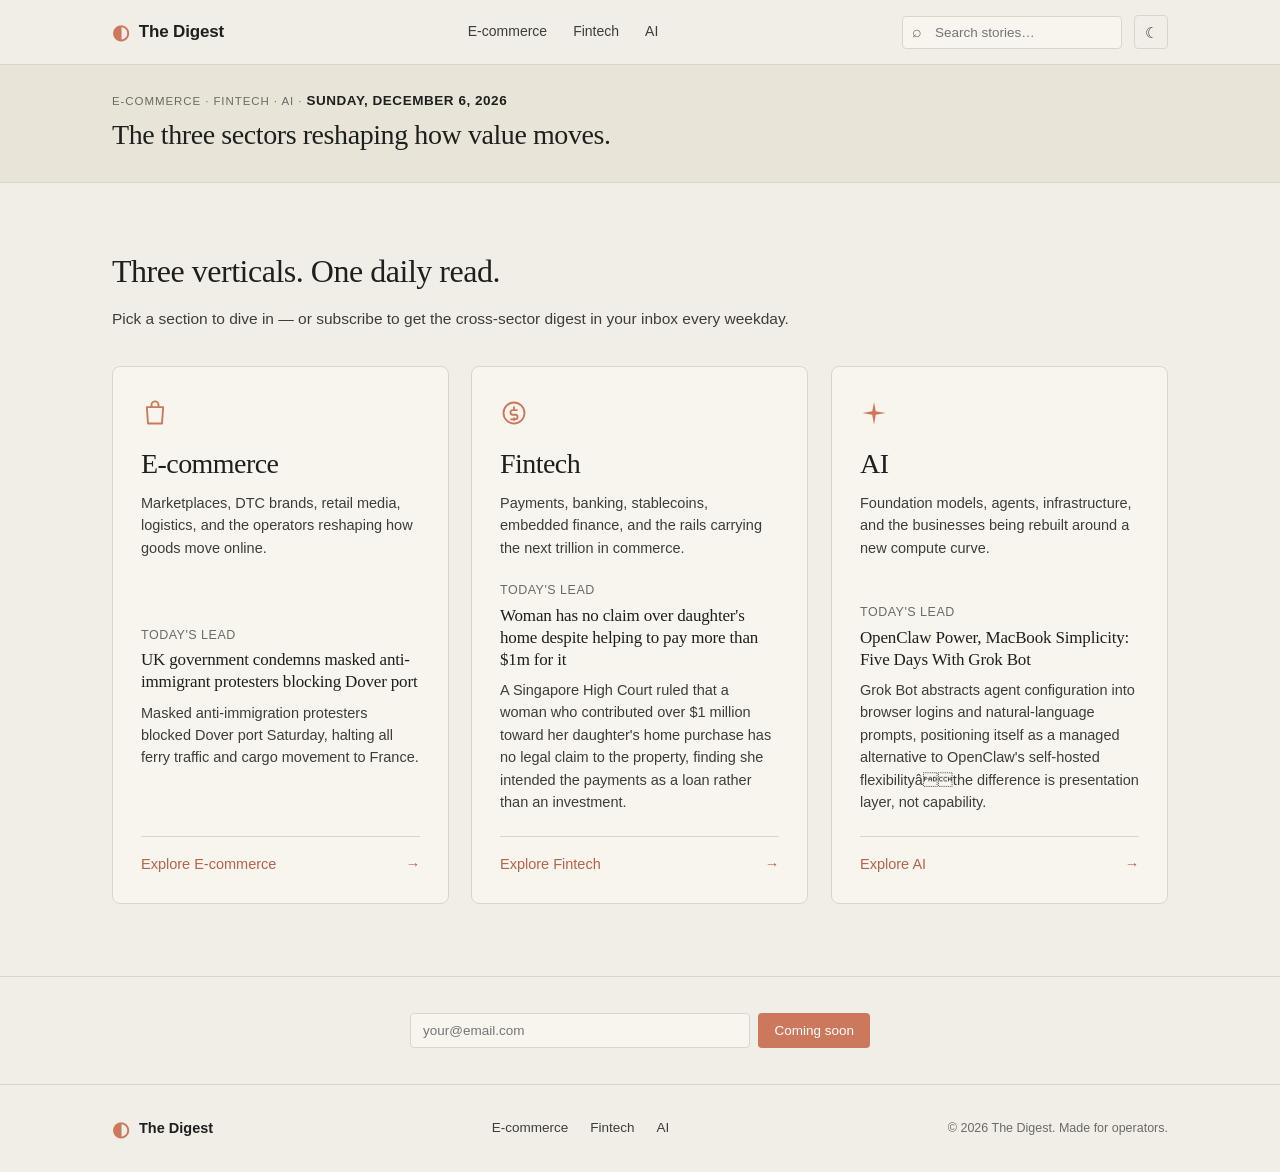
==== commit 8eccf058: "auto: refresh digest 2026-09-06 00:37 UTC" ====
--- a/index.html
+++ b/index.html
@@ -49,7 +49,7 @@
     <main>
         <section class="hero">
             <div class="container">
-                <p class="hero-eyebrow">E-commerce · Fintech · AI · <span class="hero-eyebrow-date">Saturday, September 5, 2026</span></p>
+                <p class="hero-eyebrow">E-commerce · Fintech · AI · <span class="hero-eyebrow-date">Sunday, September 6, 2026</span></p>
                 <h1 class="hero-title">The three sectors reshaping how value moves.</h1>
             </div>
         </section>
@@ -69,8 +69,8 @@
                         <h3>E-commerce</h3>
                         <p>Marketplaces, DTC brands, retail media, logistics, and the operators reshaping how goods move online.</p>
                         <div class="topic-latest">Today's lead</div>
-                        <h4 class="topic-headline">5 ParknShop and contractor staff who forged pay claims plead guilty to fraud</h4>
-                        <p class="topic-snippet">Five ParknShop employees and contractors pleaded guilty to falsifying attendance records that defrauded the Hong Kong supermarket chain of HK$3.2 million over two years.</p>
+                        <h4 class="topic-headline">UK government condemns masked anti-immigrant protesters blocking Dover port</h4>
+                        <p class="topic-snippet">Masked anti-immigration protesters blocked Dover port Saturday, halting all ferry traffic and cargo movement to France.</p>
                         <div class="topic-cta">Explore E-commerce</div>
                     </a>
 
@@ -84,8 +84,8 @@
                         <h3>Fintech</h3>
                         <p>Payments, banking, stablecoins, embedded finance, and the rails carrying the next trillion in commerce.</p>
                         <div class="topic-latest">Today's lead</div>
-                        <h4 class="topic-headline">Trump threatens to cut trade with some countries if Fed doesn&#39;t lower rates</h4>
-                        <p class="topic-snippet">Trump threatened to cut trade with countries running US deficits unless the Federal Reserve lowers rates, escalating pressure on the central bank despite a stronger-than-expected August jobs report that could support a rate increase at the Fed&#39;s September 15 meeting.</p>
+                        <h4 class="topic-headline">Woman has no claim over daughter&#39;s home despite helping to pay more than $1m for it</h4>
+                        <p class="topic-snippet">A Singapore High Court ruled that a woman who contributed over $1 million toward her daughter&#39;s home purchase has no legal claim to the property, finding she intended the payments as a loan rather than an investment.</p>
                         <div class="topic-cta">Explore Fintech</div>
                     </a>
 
@@ -96,8 +96,8 @@
                         <h3>AI</h3>
                         <p>Foundation models, agents, infrastructure, and the businesses being rebuilt around a new compute curve.</p>
                         <div class="topic-latest">Today's lead</div>
-                        <h4 class="topic-headline">XDOF, just three months out of stealth, is in talks for a Series B at a $1.2B valuation</h4>
-                        <p class="topic-snippet">XDOF, a robot data startup, is negotiating a Series B round at a $1.2B valuation just three months after emerging from stealth.</p>
+                        <h4 class="topic-headline">OpenClaw Power, MacBook Simplicity: Five Days With Grok Bot</h4>
+                        <p class="topic-snippet">Grok Bot abstracts agent configuration into browser logins and natural-language prompts, positioning itself as a managed alternative to OpenClaw&#39;s self-hosted flexibilityâthe difference is presentation layer, not capability.</p>
                         <div class="topic-cta">Explore AI</div>
                     </a>
                 </div>
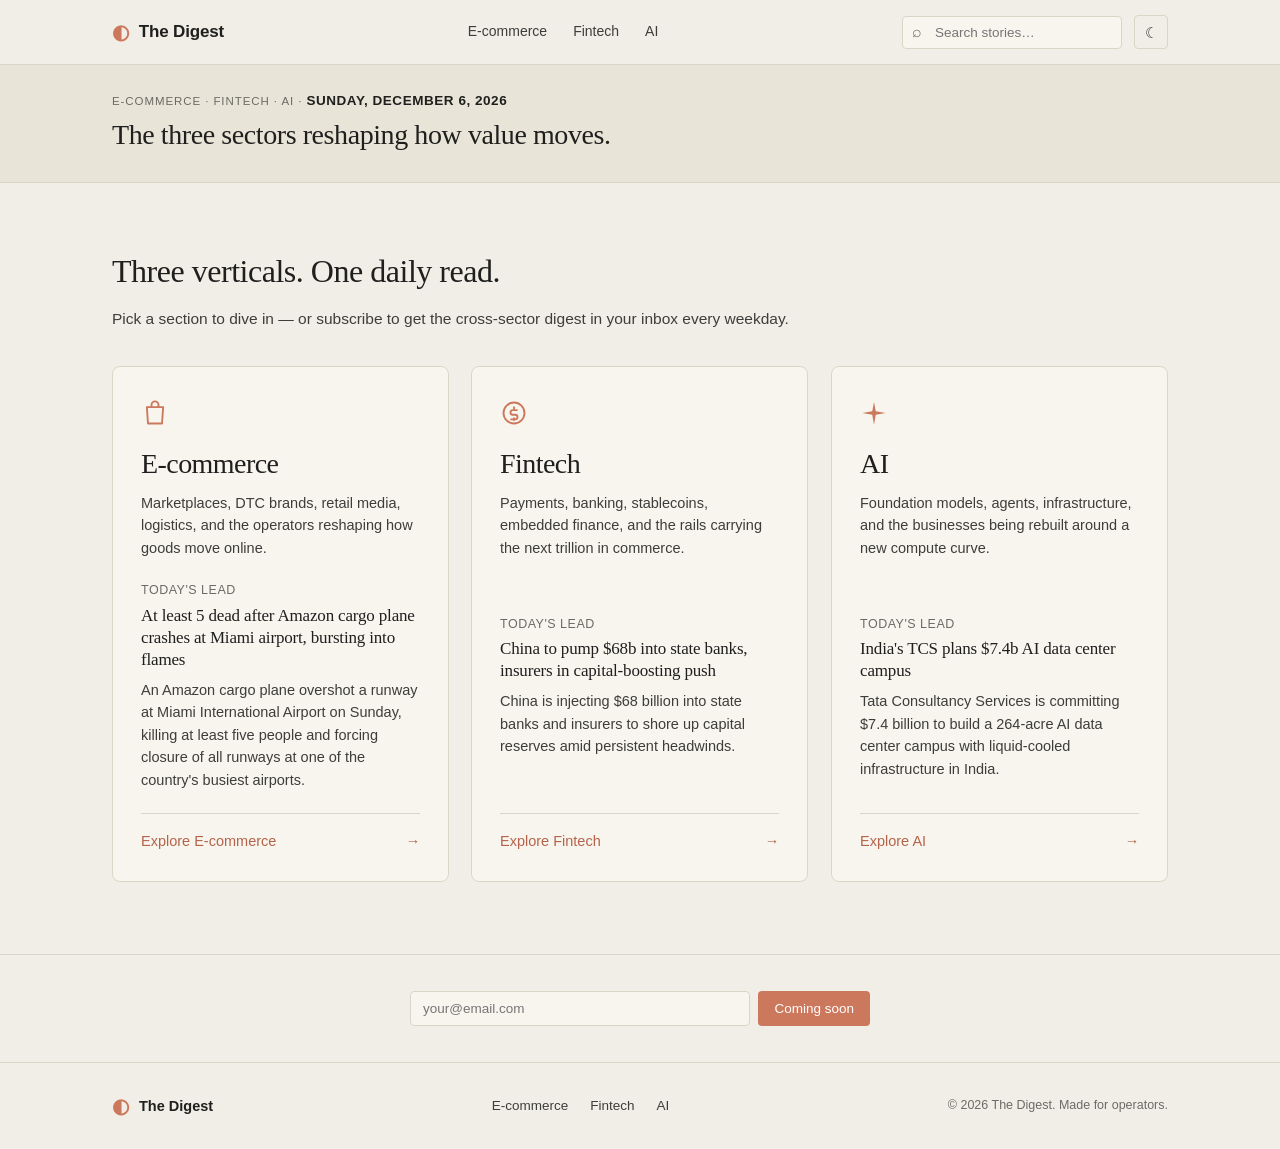
==== commit 51c24d9d: "auto: refresh digest 2026-09-07 00:42 UTC" ====
--- a/index.html
+++ b/index.html
@@ -49,7 +49,7 @@
     <main>
         <section class="hero">
             <div class="container">
-                <p class="hero-eyebrow">E-commerce · Fintech · AI · <span class="hero-eyebrow-date">Sunday, September 6, 2026</span></p>
+                <p class="hero-eyebrow">E-commerce · Fintech · AI · <span class="hero-eyebrow-date">Monday, September 7, 2026</span></p>
                 <h1 class="hero-title">The three sectors reshaping how value moves.</h1>
             </div>
         </section>
@@ -69,8 +69,8 @@
                         <h3>E-commerce</h3>
                         <p>Marketplaces, DTC brands, retail media, logistics, and the operators reshaping how goods move online.</p>
                         <div class="topic-latest">Today's lead</div>
-                        <h4 class="topic-headline">UK government condemns masked anti-immigrant protesters blocking Dover port</h4>
-                        <p class="topic-snippet">Masked anti-immigration protesters blocked Dover port Saturday, halting all ferry traffic and cargo movement to France.</p>
+                        <h4 class="topic-headline">At least 5 dead after Amazon cargo plane crashes at Miami airport, bursting into flames</h4>
+                        <p class="topic-snippet">An Amazon cargo plane overshot a runway at Miami International Airport on Sunday, killing at least five people and forcing closure of all runways at one of the country&#39;s busiest airports.</p>
                         <div class="topic-cta">Explore E-commerce</div>
                     </a>
 
@@ -84,8 +84,8 @@
                         <h3>Fintech</h3>
                         <p>Payments, banking, stablecoins, embedded finance, and the rails carrying the next trillion in commerce.</p>
                         <div class="topic-latest">Today's lead</div>
-                        <h4 class="topic-headline">Woman has no claim over daughter&#39;s home despite helping to pay more than $1m for it</h4>
-                        <p class="topic-snippet">A Singapore High Court ruled that a woman who contributed over $1 million toward her daughter&#39;s home purchase has no legal claim to the property, finding she intended the payments as a loan rather than an investment.</p>
+                        <h4 class="topic-headline">China to pump $68b into state banks, insurers in capital-boosting push</h4>
+                        <p class="topic-snippet">China is injecting $68 billion into state banks and insurers to shore up capital reserves amid persistent headwinds.</p>
                         <div class="topic-cta">Explore Fintech</div>
                     </a>
 
@@ -96,8 +96,8 @@
                         <h3>AI</h3>
                         <p>Foundation models, agents, infrastructure, and the businesses being rebuilt around a new compute curve.</p>
                         <div class="topic-latest">Today's lead</div>
-                        <h4 class="topic-headline">OpenClaw Power, MacBook Simplicity: Five Days With Grok Bot</h4>
-                        <p class="topic-snippet">Grok Bot abstracts agent configuration into browser logins and natural-language prompts, positioning itself as a managed alternative to OpenClaw&#39;s self-hosted flexibilityâthe difference is presentation layer, not capability.</p>
+                        <h4 class="topic-headline">India&#39;s TCS plans $7.4b AI data center campus</h4>
+                        <p class="topic-snippet">Tata Consultancy Services is committing $7.4 billion to build a 264-acre AI data center campus with liquid-cooled infrastructure in India.</p>
                         <div class="topic-cta">Explore AI</div>
                     </a>
                 </div>
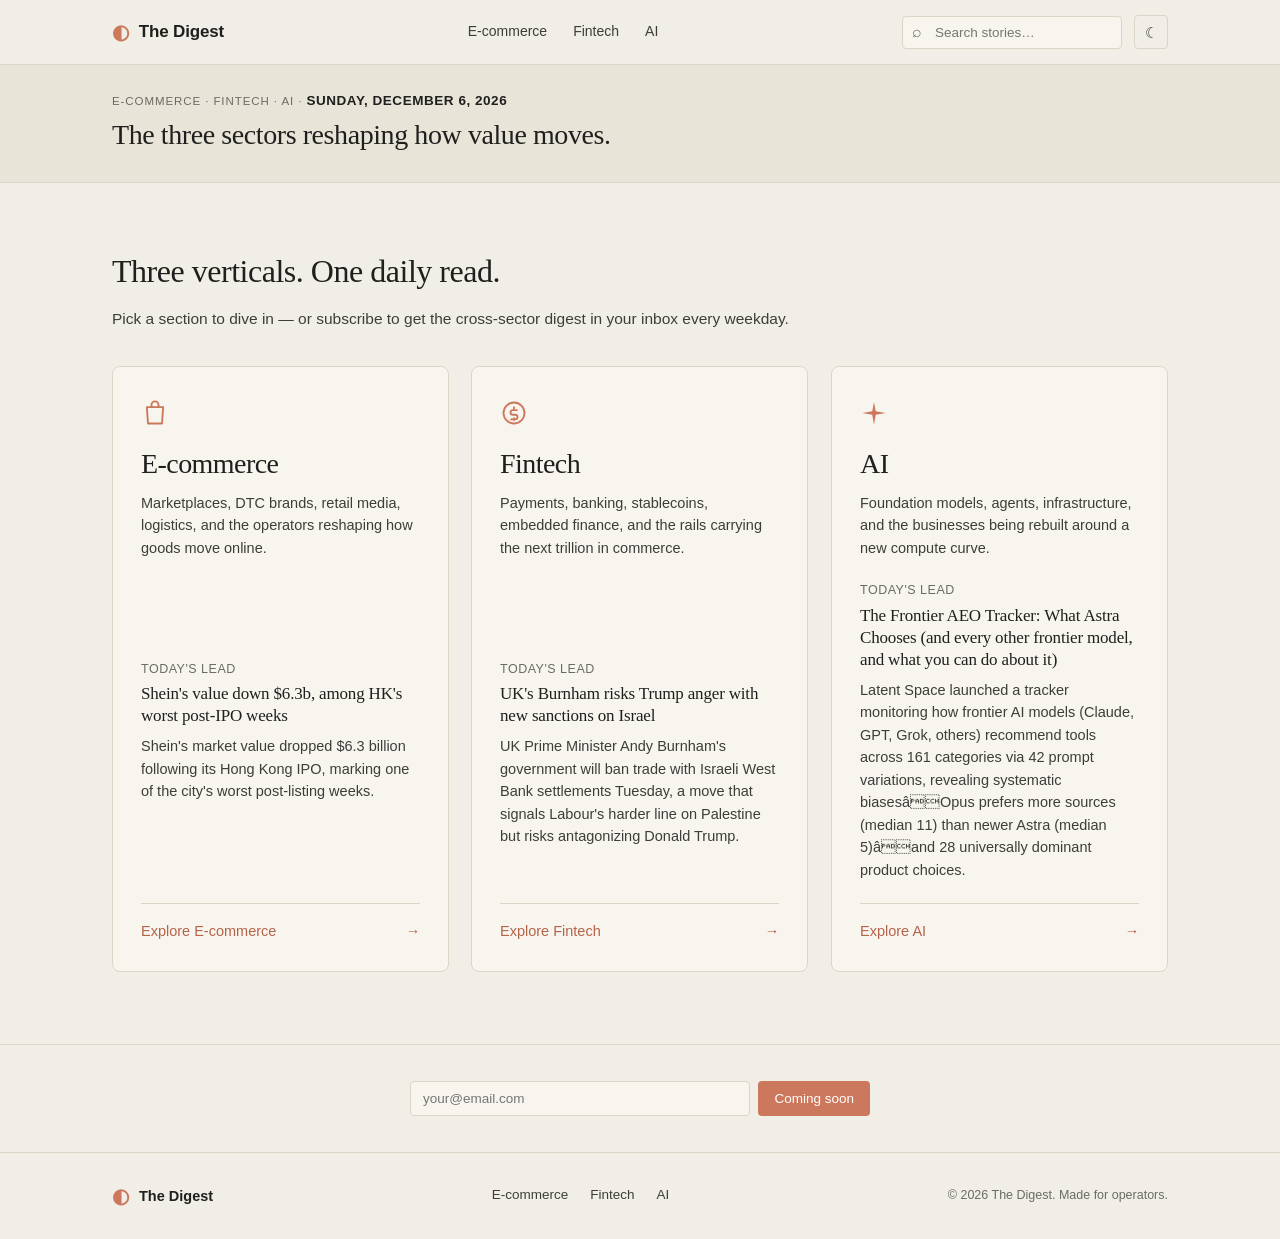
==== commit 70ea7e45: "auto: refresh digest 2026-09-08 00:56 UTC" ====
--- a/index.html
+++ b/index.html
@@ -49,7 +49,7 @@
     <main>
         <section class="hero">
             <div class="container">
-                <p class="hero-eyebrow">E-commerce · Fintech · AI · <span class="hero-eyebrow-date">Monday, September 7, 2026</span></p>
+                <p class="hero-eyebrow">E-commerce · Fintech · AI · <span class="hero-eyebrow-date">Tuesday, September 8, 2026</span></p>
                 <h1 class="hero-title">The three sectors reshaping how value moves.</h1>
             </div>
         </section>
@@ -69,8 +69,8 @@
                         <h3>E-commerce</h3>
                         <p>Marketplaces, DTC brands, retail media, logistics, and the operators reshaping how goods move online.</p>
                         <div class="topic-latest">Today's lead</div>
-                        <h4 class="topic-headline">At least 5 dead after Amazon cargo plane crashes at Miami airport, bursting into flames</h4>
-                        <p class="topic-snippet">An Amazon cargo plane overshot a runway at Miami International Airport on Sunday, killing at least five people and forcing closure of all runways at one of the country&#39;s busiest airports.</p>
+                        <h4 class="topic-headline">Shein&#39;s value down $6.3b, among HK&#39;s worst post-IPO weeks</h4>
+                        <p class="topic-snippet">Shein&#39;s market value dropped $6.3 billion following its Hong Kong IPO, marking one of the city&#39;s worst post-listing weeks.</p>
                         <div class="topic-cta">Explore E-commerce</div>
                     </a>
 
@@ -84,8 +84,8 @@
                         <h3>Fintech</h3>
                         <p>Payments, banking, stablecoins, embedded finance, and the rails carrying the next trillion in commerce.</p>
                         <div class="topic-latest">Today's lead</div>
-                        <h4 class="topic-headline">China to pump $68b into state banks, insurers in capital-boosting push</h4>
-                        <p class="topic-snippet">China is injecting $68 billion into state banks and insurers to shore up capital reserves amid persistent headwinds.</p>
+                        <h4 class="topic-headline">UK&#39;s Burnham risks Trump anger with new sanctions on Israel</h4>
+                        <p class="topic-snippet">UK Prime Minister Andy Burnham&#39;s government will ban trade with Israeli West Bank settlements Tuesday, a move that signals Labour&#39;s harder line on Palestine but risks antagonizing Donald Trump.</p>
                         <div class="topic-cta">Explore Fintech</div>
                     </a>
 
@@ -96,8 +96,8 @@
                         <h3>AI</h3>
                         <p>Foundation models, agents, infrastructure, and the businesses being rebuilt around a new compute curve.</p>
                         <div class="topic-latest">Today's lead</div>
-                        <h4 class="topic-headline">India&#39;s TCS plans $7.4b AI data center campus</h4>
-                        <p class="topic-snippet">Tata Consultancy Services is committing $7.4 billion to build a 264-acre AI data center campus with liquid-cooled infrastructure in India.</p>
+                        <h4 class="topic-headline">The Frontier AEO Tracker: What Astra Chooses (and every other frontier model, and what you can do about it)</h4>
+                        <p class="topic-snippet">Latent Space launched a tracker monitoring how frontier AI models (Claude, GPT, Grok, others) recommend tools across 161 categories via 42 prompt variations, revealing systematic biasesâOpus prefers more sources (median 11) than newer Astra (median 5)âand 28 universally dominant product choices.</p>
                         <div class="topic-cta">Explore AI</div>
                     </a>
                 </div>
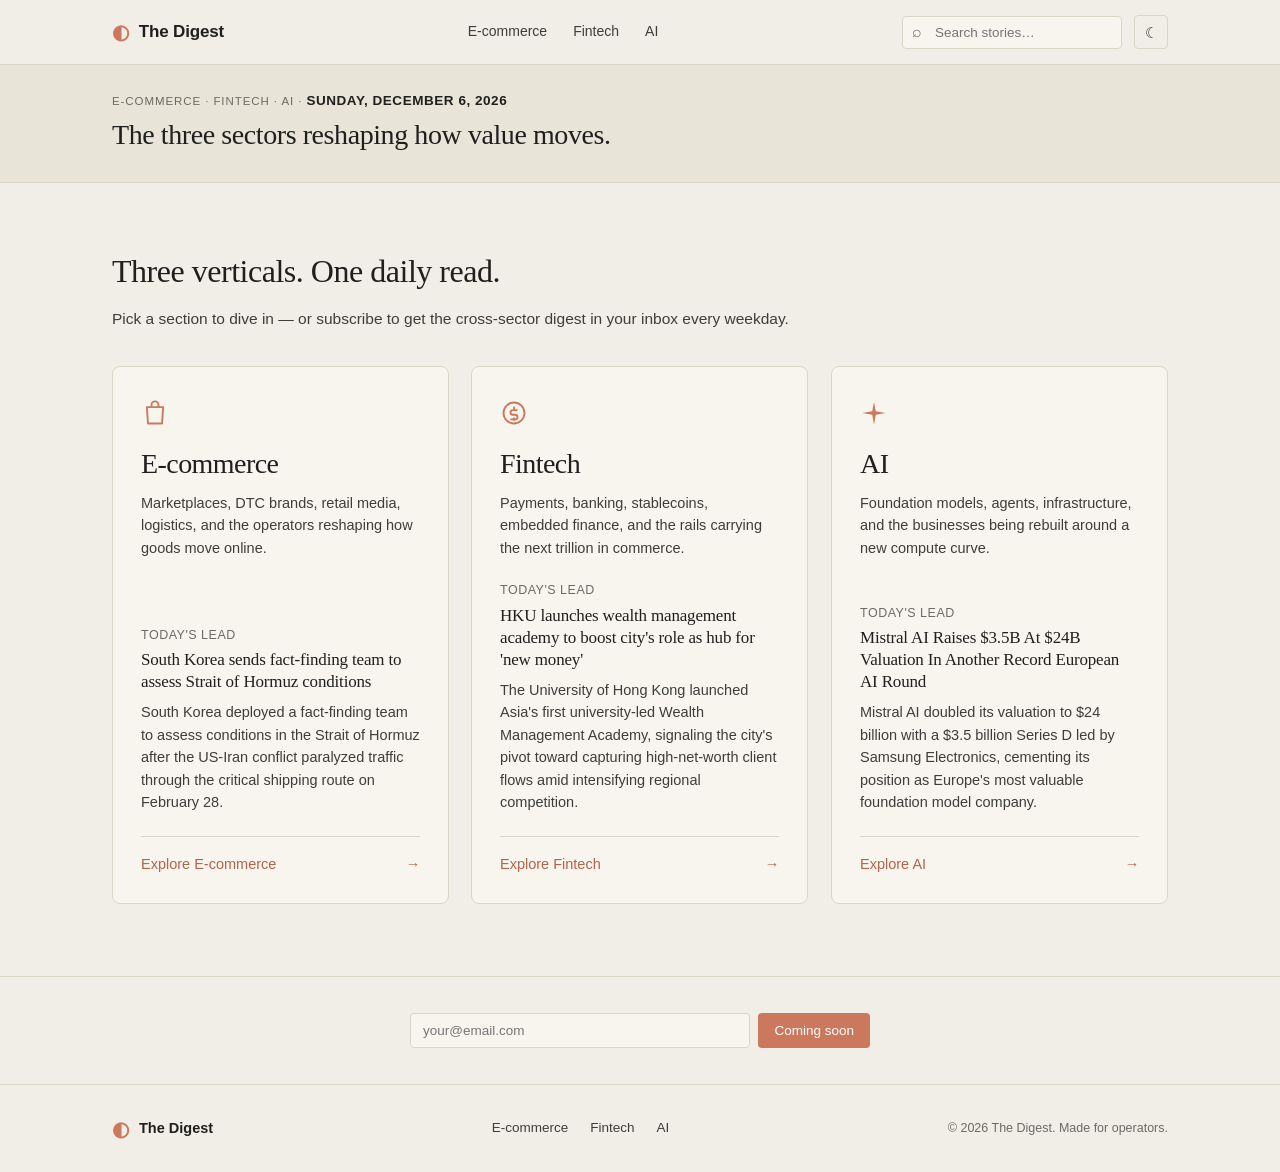
==== commit 7dc9a417: "auto: refresh digest 2026-09-09 01:05 UTC" ====
--- a/index.html
+++ b/index.html
@@ -49,7 +49,7 @@
     <main>
         <section class="hero">
             <div class="container">
-                <p class="hero-eyebrow">E-commerce · Fintech · AI · <span class="hero-eyebrow-date">Tuesday, September 8, 2026</span></p>
+                <p class="hero-eyebrow">E-commerce · Fintech · AI · <span class="hero-eyebrow-date">Wednesday, September 9, 2026</span></p>
                 <h1 class="hero-title">The three sectors reshaping how value moves.</h1>
             </div>
         </section>
@@ -69,8 +69,8 @@
                         <h3>E-commerce</h3>
                         <p>Marketplaces, DTC brands, retail media, logistics, and the operators reshaping how goods move online.</p>
                         <div class="topic-latest">Today's lead</div>
-                        <h4 class="topic-headline">Shein&#39;s value down $6.3b, among HK&#39;s worst post-IPO weeks</h4>
-                        <p class="topic-snippet">Shein&#39;s market value dropped $6.3 billion following its Hong Kong IPO, marking one of the city&#39;s worst post-listing weeks.</p>
+                        <h4 class="topic-headline">South Korea sends fact-finding team to assess Strait of Hormuz conditions</h4>
+                        <p class="topic-snippet">South Korea deployed a fact-finding team to assess conditions in the Strait of Hormuz after the US-Iran conflict paralyzed traffic through the critical shipping route on February 28.</p>
                         <div class="topic-cta">Explore E-commerce</div>
                     </a>
 
@@ -84,8 +84,8 @@
                         <h3>Fintech</h3>
                         <p>Payments, banking, stablecoins, embedded finance, and the rails carrying the next trillion in commerce.</p>
                         <div class="topic-latest">Today's lead</div>
-                        <h4 class="topic-headline">UK&#39;s Burnham risks Trump anger with new sanctions on Israel</h4>
-                        <p class="topic-snippet">UK Prime Minister Andy Burnham&#39;s government will ban trade with Israeli West Bank settlements Tuesday, a move that signals Labour&#39;s harder line on Palestine but risks antagonizing Donald Trump.</p>
+                        <h4 class="topic-headline">HKU launches wealth management academy to boost city&#39;s role as hub for &#39;new money&#39;</h4>
+                        <p class="topic-snippet">The University of Hong Kong launched Asia&#39;s first university-led Wealth Management Academy, signaling the city&#39;s pivot toward capturing high-net-worth client flows amid intensifying regional competition.</p>
                         <div class="topic-cta">Explore Fintech</div>
                     </a>
 
@@ -96,8 +96,8 @@
                         <h3>AI</h3>
                         <p>Foundation models, agents, infrastructure, and the businesses being rebuilt around a new compute curve.</p>
                         <div class="topic-latest">Today's lead</div>
-                        <h4 class="topic-headline">The Frontier AEO Tracker: What Astra Chooses (and every other frontier model, and what you can do about it)</h4>
-                        <p class="topic-snippet">Latent Space launched a tracker monitoring how frontier AI models (Claude, GPT, Grok, others) recommend tools across 161 categories via 42 prompt variations, revealing systematic biasesâOpus prefers more sources (median 11) than newer Astra (median 5)âand 28 universally dominant product choices.</p>
+                        <h4 class="topic-headline">Mistral AI Raises $3.5B At $24B Valuation In Another Record European AI Round</h4>
+                        <p class="topic-snippet">Mistral AI doubled its valuation to $24 billion with a $3.5 billion Series D led by Samsung Electronics, cementing its position as Europe&#39;s most valuable foundation model company.</p>
                         <div class="topic-cta">Explore AI</div>
                     </a>
                 </div>
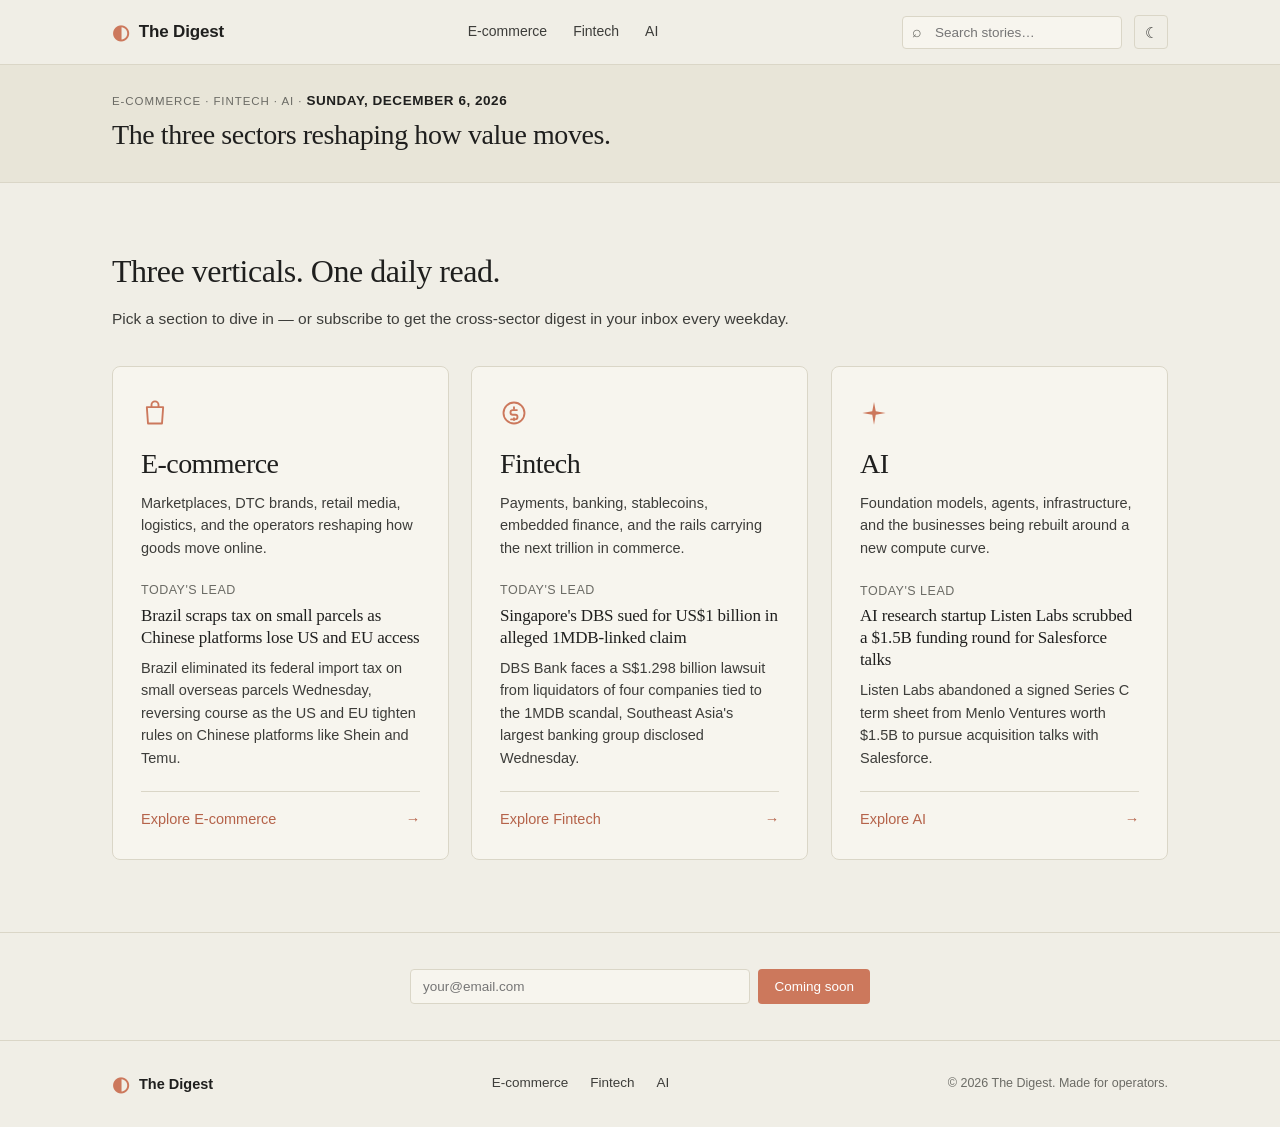
==== commit 3dc40593: "auto: refresh digest 2026-09-10 00:53 UTC" ====
--- a/index.html
+++ b/index.html
@@ -49,7 +49,7 @@
     <main>
         <section class="hero">
             <div class="container">
-                <p class="hero-eyebrow">E-commerce · Fintech · AI · <span class="hero-eyebrow-date">Wednesday, September 9, 2026</span></p>
+                <p class="hero-eyebrow">E-commerce · Fintech · AI · <span class="hero-eyebrow-date">Thursday, September 10, 2026</span></p>
                 <h1 class="hero-title">The three sectors reshaping how value moves.</h1>
             </div>
         </section>
@@ -69,8 +69,8 @@
                         <h3>E-commerce</h3>
                         <p>Marketplaces, DTC brands, retail media, logistics, and the operators reshaping how goods move online.</p>
                         <div class="topic-latest">Today's lead</div>
-                        <h4 class="topic-headline">South Korea sends fact-finding team to assess Strait of Hormuz conditions</h4>
-                        <p class="topic-snippet">South Korea deployed a fact-finding team to assess conditions in the Strait of Hormuz after the US-Iran conflict paralyzed traffic through the critical shipping route on February 28.</p>
+                        <h4 class="topic-headline">Brazil scraps tax on small parcels as Chinese platforms lose US and EU access</h4>
+                        <p class="topic-snippet">Brazil eliminated its federal import tax on small overseas parcels Wednesday, reversing course as the US and EU tighten rules on Chinese platforms like Shein and Temu.</p>
                         <div class="topic-cta">Explore E-commerce</div>
                     </a>
 
@@ -84,8 +84,8 @@
                         <h3>Fintech</h3>
                         <p>Payments, banking, stablecoins, embedded finance, and the rails carrying the next trillion in commerce.</p>
                         <div class="topic-latest">Today's lead</div>
-                        <h4 class="topic-headline">HKU launches wealth management academy to boost city&#39;s role as hub for &#39;new money&#39;</h4>
-                        <p class="topic-snippet">The University of Hong Kong launched Asia&#39;s first university-led Wealth Management Academy, signaling the city&#39;s pivot toward capturing high-net-worth client flows amid intensifying regional competition.</p>
+                        <h4 class="topic-headline">Singapore&#39;s DBS sued for US$1 billion in alleged 1MDB-linked claim</h4>
+                        <p class="topic-snippet">DBS Bank faces a S$1.298 billion lawsuit from liquidators of four companies tied to the 1MDB scandal, Southeast Asia&#39;s largest banking group disclosed Wednesday.</p>
                         <div class="topic-cta">Explore Fintech</div>
                     </a>
 
@@ -96,8 +96,8 @@
                         <h3>AI</h3>
                         <p>Foundation models, agents, infrastructure, and the businesses being rebuilt around a new compute curve.</p>
                         <div class="topic-latest">Today's lead</div>
-                        <h4 class="topic-headline">Mistral AI Raises $3.5B At $24B Valuation In Another Record European AI Round</h4>
-                        <p class="topic-snippet">Mistral AI doubled its valuation to $24 billion with a $3.5 billion Series D led by Samsung Electronics, cementing its position as Europe&#39;s most valuable foundation model company.</p>
+                        <h4 class="topic-headline">AI research startup Listen Labs scrubbed a $1.5B funding round for Salesforce talks</h4>
+                        <p class="topic-snippet">Listen Labs abandoned a signed Series C term sheet from Menlo Ventures worth $1.5B to pursue acquisition talks with Salesforce.</p>
                         <div class="topic-cta">Explore AI</div>
                     </a>
                 </div>
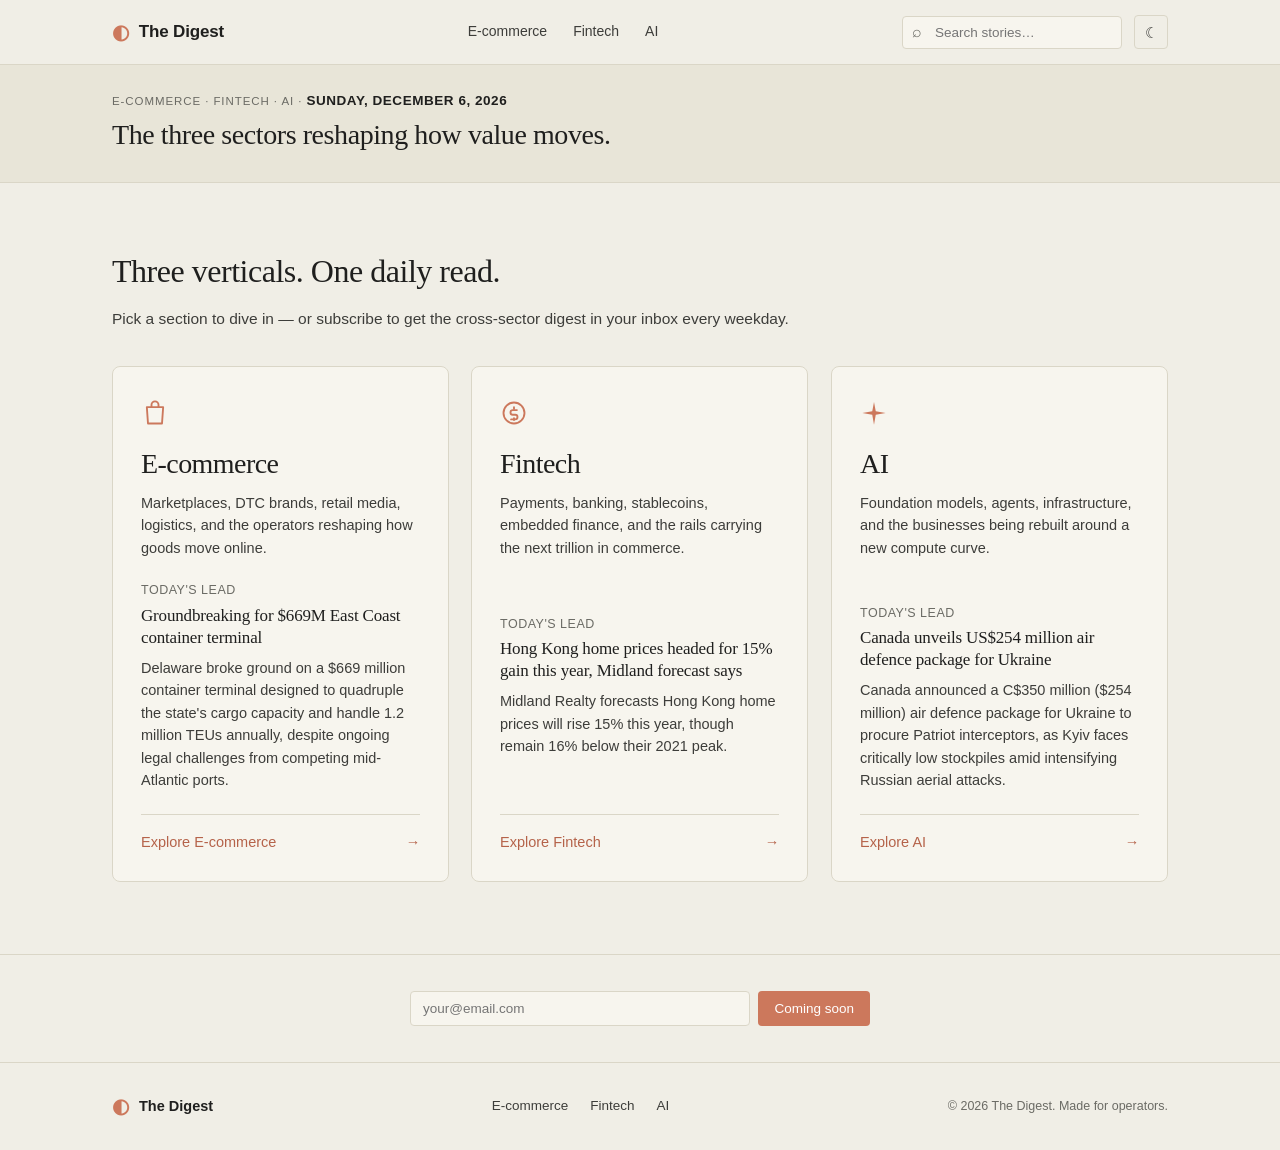
==== commit 6168aced: "auto: refresh digest 2026-09-11 00:51 UTC" ====
--- a/index.html
+++ b/index.html
@@ -49,7 +49,7 @@
     <main>
         <section class="hero">
             <div class="container">
-                <p class="hero-eyebrow">E-commerce · Fintech · AI · <span class="hero-eyebrow-date">Thursday, September 10, 2026</span></p>
+                <p class="hero-eyebrow">E-commerce · Fintech · AI · <span class="hero-eyebrow-date">Friday, September 11, 2026</span></p>
                 <h1 class="hero-title">The three sectors reshaping how value moves.</h1>
             </div>
         </section>
@@ -69,8 +69,8 @@
                         <h3>E-commerce</h3>
                         <p>Marketplaces, DTC brands, retail media, logistics, and the operators reshaping how goods move online.</p>
                         <div class="topic-latest">Today's lead</div>
-                        <h4 class="topic-headline">Brazil scraps tax on small parcels as Chinese platforms lose US and EU access</h4>
-                        <p class="topic-snippet">Brazil eliminated its federal import tax on small overseas parcels Wednesday, reversing course as the US and EU tighten rules on Chinese platforms like Shein and Temu.</p>
+                        <h4 class="topic-headline">Groundbreaking for $669M East Coast container terminal</h4>
+                        <p class="topic-snippet">Delaware broke ground on a $669 million container terminal designed to quadruple the state&#39;s cargo capacity and handle 1.2 million TEUs annually, despite ongoing legal challenges from competing mid-Atlantic ports.</p>
                         <div class="topic-cta">Explore E-commerce</div>
                     </a>
 
@@ -84,8 +84,8 @@
                         <h3>Fintech</h3>
                         <p>Payments, banking, stablecoins, embedded finance, and the rails carrying the next trillion in commerce.</p>
                         <div class="topic-latest">Today's lead</div>
-                        <h4 class="topic-headline">Singapore&#39;s DBS sued for US$1 billion in alleged 1MDB-linked claim</h4>
-                        <p class="topic-snippet">DBS Bank faces a S$1.298 billion lawsuit from liquidators of four companies tied to the 1MDB scandal, Southeast Asia&#39;s largest banking group disclosed Wednesday.</p>
+                        <h4 class="topic-headline">Hong Kong home prices headed for 15% gain this year, Midland forecast says</h4>
+                        <p class="topic-snippet">Midland Realty forecasts Hong Kong home prices will rise 15% this year, though remain 16% below their 2021 peak.</p>
                         <div class="topic-cta">Explore Fintech</div>
                     </a>
 
@@ -96,8 +96,8 @@
                         <h3>AI</h3>
                         <p>Foundation models, agents, infrastructure, and the businesses being rebuilt around a new compute curve.</p>
                         <div class="topic-latest">Today's lead</div>
-                        <h4 class="topic-headline">AI research startup Listen Labs scrubbed a $1.5B funding round for Salesforce talks</h4>
-                        <p class="topic-snippet">Listen Labs abandoned a signed Series C term sheet from Menlo Ventures worth $1.5B to pursue acquisition talks with Salesforce.</p>
+                        <h4 class="topic-headline">Canada unveils US$254 million air defence package for Ukraine</h4>
+                        <p class="topic-snippet">Canada announced a C$350 million ($254 million) air defence package for Ukraine to procure Patriot interceptors, as Kyiv faces critically low stockpiles amid intensifying Russian aerial attacks.</p>
                         <div class="topic-cta">Explore AI</div>
                     </a>
                 </div>
